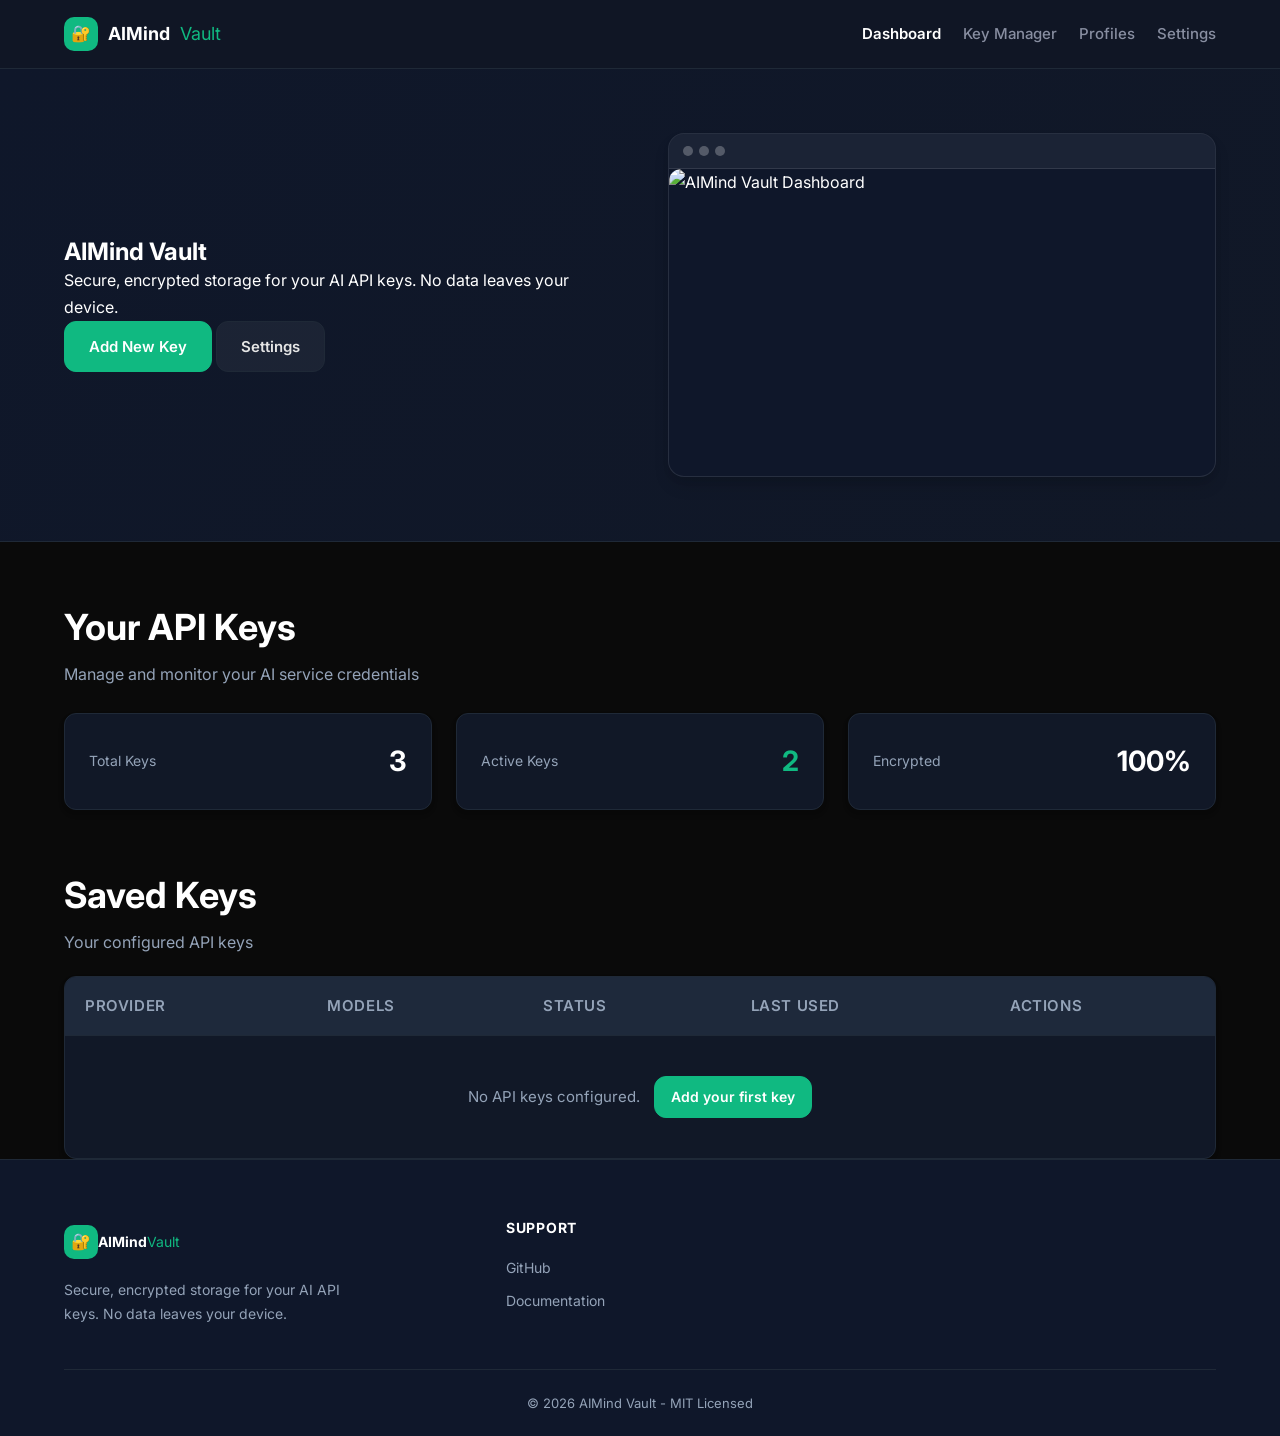
==== index.html @ 46173f12 "Initial commit: AIMind Vault project structure with dashboard, CSS, and JavaScript" ====
<!DOCTYPE html>
<html lang="en">
<head>
  <meta charset="UTF-8">
  <meta name="viewport" content="width=device-width, initial-scale=1.0">
  <title>AIMind Vault — AI API Key Manager</title>
  <meta name="description" content="Secure dashboard for managing your AI API keys across OpenAI, Anthropic, Google, DeepSeek and more.">
  <link rel="preconnect" href="https://fonts.googleapis.com">
  <link rel="preconnect" href="https://fonts.gstatic.com" crossorigin>
  <link href="https://fonts.googleapis.com/css2?family=Inter:wght@400;500;600;700;800&display=swap" rel="stylesheet">
  <link rel="stylesheet" href="assets/css/style.css">
  <link rel="icon" href="data:image/svg+xml,%3Csvg xmlns='http://www.w3.org/2000/svg' viewBox='0 0 100 100'%3E%3Ctext y='0.8em' font-size='90'%3E🔐%3C/text%3E%3C/svg%3E">
  <script type="application/ld+json">
  {"@context":"https://schema.org","@type":"WebApplication","name":"AIMind Vault","description":"Secure dashboard for managing your AI API keys","applicationCategory":"DeveloperApplication","operatingSystem":"Web","offers":{"@type":"Offer","price":"0","priceCurrency":"USD"}}
  </script>
</head>
<body>
  <header class="site-header">
    <div class="wrap header-inner">
      <a class="logo" href="index.html"><span class="logo-mark">🔐</span><span class="logo-text">AIMind</span><span class="logo-text2">Vault</span></a>
      <nav class="nav" aria-label="Main">
        <a href="index.html" class="active">Dashboard</a>
        <a href="key-manager.html">Key Manager</a>
        <a href="profile.html">Profiles</a>
        <a href="settings.html">Settings</a>
      </nav>
      <button class="nav-toggle" aria-label="Menu" aria-expanded="false"><span></span><span></span><span></span></button>
    </div>
  </header>

  <main>
    <section class="t-hero" style="--acc:#10b981">
      <div class="wrap">
        <div class="t-hero-grid">
          <div class="t-hero-info">
            <h1>AIMind Vault</h1>
            <p class="t-hero-desc">Secure, encrypted storage for your AI API keys. No data leaves your device.</p>
            <div class="t-hero-actions">
              <a class="btn btn-primary" href="key-manager.html">Add New Key</a>
              <a class="btn btn-ghost" href="settings.html">Settings</a>
            </div>
          </div>
          <div class="t-hero-card">
            <div class="mock-browser"><span></span><span></span><span></span></div>
            <img class="hero-shot" src="https://uiuxlabz.github.io/admin-dashboard-html-template/screenshot.png" alt="AIMind Vault Dashboard" loading="lazy" width="800" height="450">
          </div>
        </div>
      </div>
    </section>

    <section class="wrap">
      <div class="section-head"><h2>Your API Keys</h2><p>Manage and monitor your AI service credentials</p></div>
      <div class="kpi-grid">
        <div class="kpi-card">
          <div class="kpi-header">
            <span class="kpi-label">Total Keys</span>
            <span class="kpi-value" id="total-keys">3</span>
          </div>
        </div>
        <div class="kpi-card">
          <div class="kpi-header">
            <span class="kpi-label">Active Keys</span>
            <span class="kpi-value success">2</span>
          </div>
        </div>
        <div class="kpi-card">
          <div class="kpi-header">
            <span class="kpi-label">Encrypted</span>
            <span class="kpi-value">100%</span>
          </div>
        </div>
      </div>
    </section>

    <section class="wrap">
      <div class="section-head"><h2>Saved Keys</h2><p>Your configured API keys</p></div>
      <div class="table-scroll">
        <table class="key-table">
          <thead>
            <tr>
              <th>Provider</th>
              <th>Models</th>
              <th>Status</th>
              <th>Last Used</th>
              <th>Actions</th>
            </tr>
          </thead>
          <tbody id="keys-table-body">
            <tr>
              <td><img src="assets/img/openai.svg" alt="OpenAI" class="provider-icon"> OpenAI</td>
              <td>gpt-4, gpt-3.5-turbo</td>
              <td><span class="status status-active">Active</span></td>
              <td>2 hours ago</td>
              <td><a href="#" class="btn btn-sm btn-ghost">Copy Config</a> <a href="#" class="btn btn-sm btn-outline">Edit</a></td>
            </tr>
            <tr>
              <td><img src="assets/img/deepseek.svg" alt="DeepSeek" class="provider-icon"> DeepSeek</td>
              <td>deepseek-chat, deepseek-coder</td>
              <td><span class="status status-active">Active</span></td>
              <td>1 day ago</td>
              <td><a href="#" class="btn btn-sm btn-ghost">Copy Config</a> <a href="#" class="btn btn-sm btn-outline">Edit</a></td>
            </tr>
            <tr>
              <td><img src="assets/img/anthropic.svg" alt="Anthropic" class="provider-icon"> Anthropic</td>
              <td>claude-3-opus</td>
              <td><span class="status status-restricted">Restricted</span></td>
              <td>3 days ago</td>
              <td><a href="#" class="btn btn-sm btn-ghost">Copy Config</a> <a href="#" class="btn btn-sm btn-outline">Edit</a></td>
            </tr>
          </tbody>
        </table>
      </div>
    </section>
  </main>

  <footer class="site-footer">
    <div class="wrap">
      <div class="footer-grid">
        <div class="footer-brand">
          <a class="logo" href="index.html"><span class="logo-mark">🔐</span><span class="logo-text">AIMind</span><span class="logo-text2">Vault</span></a>
          <p>Secure, encrypted storage for your AI API keys. No data leaves your device.</p>
        </div>
        <div>
          <h3>Support</h3>
          <a href="https://github.com/mohsen-niksirat/AIMind-Vault" target="_blank">GitHub</a>
          <a href="https://github.com/mohsen-niksirat/AIMind-Vault#readme">Documentation</a>
        </div>
      </div>
      <div class="footer-bottom">
        <p>© <span data-year></span> AIMind Vault - MIT Licensed</p>
      </div>
    </div>
  </footer>

  <script src="assets/js/vault.js"></script>
</body>
</html>
---- assets/css/style.css ----
:root{
  --bg:#0a0a0a; --surface:#111827; --ink:#e5e5e5; --muted:#888ea1; --line:#1f2937;
  --brand:#10b981; --brand-2:#059669; --brand-ink:#047857;
  --radius:12px; --shadow:0 4px 6px rgba(0,0,0,.1),0 2px 4px rgba(0,0,0,.06);
  --shadow-lg:0 10px 15px rgba(0,0,0,.1),0 4px 6px rgba(0,0,0,.05);
  --font-body:'Inter',system-ui,-apple-system,Segoe UI,Roboto,sans-serif;
  --font-display:'Inter',system-ui,-apple-system,Segoe UI,Roboto,sans-serif;
}
*{box-sizing:border-box;margin:0;padding:0}
html{scroll-behavior:smooth}
body{font-family:var(--font-body);background:var(--bg);color:var(--ink);line-height:1.7;-webkit-font-smoothing:antialiased}
a{color:inherit;text-decoration:none}
img{max-width:100%;display:block}
.wrap{max-width:1200px;margin:0 auto;padding:0 24px}
.sr-only{position:absolute;width:1px;height:1px;overflow:hidden;clip:rect(0 0 0 0);white-space:nowrap}
h1,h2,h3,h4{font-family:var(--font-display);line-height:1.2}
.grad{background:linear-gradient(120deg,var(--brand),var(--brand-2));-webkit-background-clip:text;background-clip:text;color:transparent}

/* header */
.site-header{position:sticky;top:0;z-index:50;background:rgba(17,24,39,.95);backdrop-filter:blur(10px);border-bottom:1px solid var(--line)}
.header-inner{display:flex;align-items:center;gap:28px;height:68px}
.logo{display:flex;align-items:center;gap:10px;font-weight:700;font-family:var(--font-display);font-size:18px;color:#fff}
.logo-mark{display:inline-grid;place-items:center;width:34px;height:34px;border-radius:10px;background:var(--brand);color:#fff;font-size:16px;font-weight:700}
.logo-text{color:#fff}
.logo-text2{font-weight:400;color:var(--brand)}
.nav{display:flex;gap:22px;margin-left:auto;font-weight:500;font-size:15px;color:var(--muted)}
.nav a:hover{color:#fff}
.nav a.active{color:#fff;font-weight:600}
.header-cta{opacity:0;transition:.3s}
.btn{display:inline-flex;align-items:center;justify-content:center;gap:8px;font-weight:600;font-size:15px;padding:12px 24px;border-radius:12px;border:1px solid transparent;cursor:pointer;transition:.22s;white-space:nowrap}
.btn-primary{background:var(--brand);color:#fff;border-color:var(--brand)}
.btn-primary:hover{background:var(--brand-2);transform:translateY(-2px)}
.btn-ghost{background:rgba(255,255,255,.05);border-color:var(--line);color:var(--ink)}
.btn-ghost:hover{background:rgba(255,255,255,.1);border-color:var(--brand)}
.btn-sm{padding:8px 16px;font-size:14px}
.btn-outline{background:transparent;border-color:var(--line);color:var(--ink)}
.btn-outline:hover{background:var(--surface);border-color:var(--line)}
.btn-block{width:100%}
.nav-toggle{display:none;background:none;border:0;flex-direction:column;gap:5px;padding:8px;cursor:pointer}
.nav-toggle span{width:22px;height:2px;background:var(--ink);border-radius:2px;transition:.25s}
.nav-toggle[aria-expanded="true"] span:nth-child(1){transform:translateY(7px) rotate(45deg)}
.nav-toggle[aria-expanded="true"] span:nth-child(2){opacity:0}
.nav-toggle[aria-expanded="true"] span:nth-child(3){transform:translateY(-7px) rotate(-45deg)}

/* hero */
.t-hero{background:linear-gradient(135deg,#0f172a,#111827);color:#fff;padding:64px 0;border-bottom:1px solid var(--line)}
.hero-kicker{font-size:14px;font-weight:600;letter-spacing:.08em;text-transform:uppercase;color:var(--brand);margin-bottom:16px}
.hero h1{font-size:clamp(28px,4vw,42px);max-width:700px;margin-bottom:20px}
.hero-sub{color:#cbd5e1;font-size:18px;max-width:600px;margin-bottom:30px}
.hero-actions{display:flex;gap:14px;margin-top:28px;flex-wrap:wrap}
.t-hero-grid{display:grid;grid-template-columns:1fr 1fr;gap:56px;align-items:center}
.t-hero-card{background:#0f172a;border:1px solid rgba(255,255,255,.1);border-radius:16px;box-shadow:var(--shadow-lg);overflow:hidden}
.mock-browser{display:flex;gap:6px;padding:12px 14px;background:rgba(255,255,255,.05);border-bottom:1px solid rgba(255,255,255,.1)}
.mock-browser span{width:10px;height:10px;border-radius:50%;background:rgba(255,255,255,.25)}
.hero-shot{width:100%;height:auto;object-fit:cover;border-radius:12px}

/* sections */
.section-head{margin:64px 0 16px}
.section-head h2{font-size:clamp(24px,3vw,36px);color:#fff;margin-bottom:12px}
.section-head p{color:#94a3b8;max-width:700px}

/* KPI Grid */
.kpi-grid{display:grid;grid-template-columns:repeat(auto-fit,minmax(240px,1fr));gap:24px;margin-top:24px}
.kpi-card{background:var(--surface);border:1px solid var(--line);border-radius:var(--radius);padding:24px;box-shadow:var(--shadow);transition:.2s}
.kpi-card:hover{transform:translateY(-4px);box-shadow:var(--shadow-lg)}
.kpi-header{display:flex;justify-content:space-between;align-items:center}
.kpi-label{color:#94a3b8;font-size:14px}
.kpi-value{font-family:var(--font-display);font-size:28px;font-weight:700;color:#fff}
.kpi-value.success{color:var(--brand)}

/* Key Table */
.table-scroll{overflow-x:auto;margin-top:20px;background:var(--surface);border:1px solid var(--line);border-radius:var(--radius);box-shadow:var(--shadow)}
.key-table{width:100%;border-collapse:collapse;min-width:600px}
.key-table th,.key-table td{padding:16px 20px;text-align:left;border-bottom:1px solid var(--line);font-size:15px}
.key-table th{background:#1e293b;font-weight:600;color:#94a3b8;text-transform:uppercase;letter-spacing:.04em}
.key-table tr:last-child td{border-bottom:0}
.key-table td{color:#e5e5e5}
.provider-icon{width:24px;height:24px;border-radius:50%;margin-right:12px;vertical-align:middle}

/* Status badges */
.status{display:inline-block;padding:6px 14px;border-radius:999px;font-size:13px;font-weight:600}
.status-active{background:rgba(16,185,129,.15);color:var(--brand);border:1px solid var(--brand)}
.status-restricted{background:rgba(239,68,68,.15);color:#ef4444;border:1px solid #ef4444}

/* Key Manager Form */
.form-section{max-width:800px;margin:0 auto}
.form-group{margin-bottom:24px}
.form-group label{display:block;font-weight:600;margin-bottom:8px;color:#fff;font-size:15px}
.form-group input,.form-group select{width:100%;padding:14px 16px;border-radius:12px;border:1px solid var(--line);background:var(--surface);color:#e5e5e5;font-size:16px}
.form-group input:focus{outline:none;border-color:var(--brand);background:#fff}
.form-group input::placeholder{color:#94a3b8}
.btn-secondary{background:transparent;border-color:var(--line);color:var(--ink)}
.btn-secondary:hover{background:var(--surface);border-color:var(--line)}

/* Footer */
.site-footer{background:#0f172a;color:#94a3b8;padding:60px 0 0;margin-top:0;border-top:1px solid var(--line)}
.footer-grid{display:grid;grid-template-columns:1.2fr 1fr 1fr;gap:40px;padding-bottom:44px}
.footer-brand .logo{color:#fff;margin-bottom:14px}
.footer-brand p{font-size:14px;max-width:300px;color:#94a3b8}
.site-footer h3{color:#fff;font-size:14px;margin-bottom:14px;text-transform:uppercase;letter-spacing:.05em}
.site-footer a{display:block;font-size:14px;padding:5px 0;color:#94a3b8}
.site-footer a:hover{color:#fff}
.footer-bottom{border-top:1px solid #1f2937;padding:22px 0;text-align:center;font-size:13px}

/* Mobile */
@media(max-width:900px){
  .nav{display:none}
  .nav.open{display:flex;flex-direction:column;position:absolute;top:68px;left:0;right:0;background:#111827;border-bottom:1px solid var(--line);padding:18px 24px;gap:16px;box-shadow:var(--shadow-lg)}
  .nav-toggle{display:flex}
  .header-cta{opacity:1}
  .t-hero-grid{grid-template-columns:1fr}
  .two-col{grid-template-columns:1fr}
  .side-card{position:static}
  .footer-grid{grid-template-columns:1fr 1fr}
  .hero-stats{gap:24px}
}
@media(max-width:560px){
  .footer-grid{grid-template-columns:1fr}
  .t-grid{grid-template-columns:1fr}
}
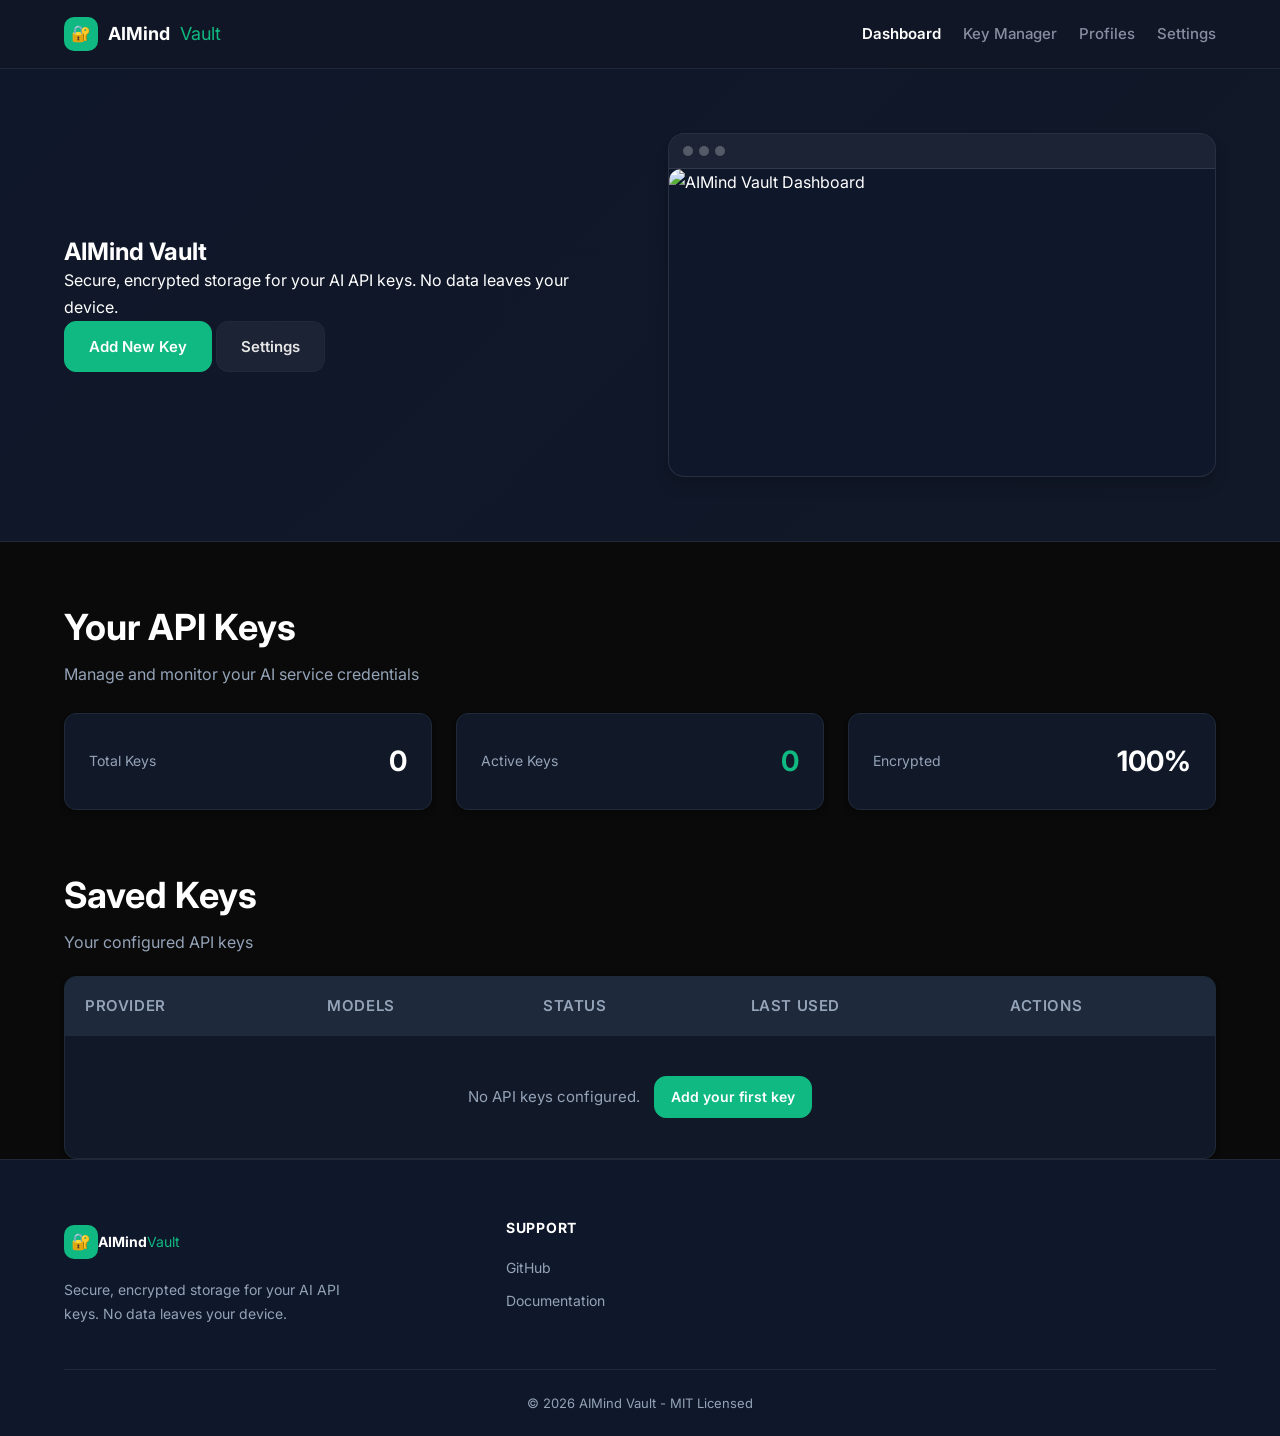
==== commit 0127563a: "Fix: wire up custom+free providers into key-manager dropdown, add GitHub Pages workflow, bilingual R" ====
--- a/index.html
+++ b/index.html
@@ -87,25 +87,9 @@
           </thead>
           <tbody id="keys-table-body">
             <tr>
-              <td><img src="assets/img/openai.svg" alt="OpenAI" class="provider-icon"> OpenAI</td>
-              <td>gpt-4, gpt-3.5-turbo</td>
-              <td><span class="status status-active">Active</span></td>
-              <td>2 hours ago</td>
-              <td><a href="#" class="btn btn-sm btn-ghost">Copy Config</a> <a href="#" class="btn btn-sm btn-outline">Edit</a></td>
-            </tr>
-            <tr>
-              <td><img src="assets/img/deepseek.svg" alt="DeepSeek" class="provider-icon"> DeepSeek</td>
-              <td>deepseek-chat, deepseek-coder</td>
-              <td><span class="status status-active">Active</span></td>
-              <td>1 day ago</td>
-              <td><a href="#" class="btn btn-sm btn-ghost">Copy Config</a> <a href="#" class="btn btn-sm btn-outline">Edit</a></td>
-            </tr>
-            <tr>
-              <td><img src="assets/img/anthropic.svg" alt="Anthropic" class="provider-icon"> Anthropic</td>
-              <td>claude-3-opus</td>
-              <td><span class="status status-restricted">Restricted</span></td>
-              <td>3 days ago</td>
-              <td><a href="#" class="btn btn-sm btn-ghost">Copy Config</a> <a href="#" class="btn btn-sm btn-outline">Edit</a></td>
+              <td colspan="5" style="text-align:center;padding:40px;color:#94a3b8">
+                Loading keys...
+              </td>
             </tr>
           </tbody>
         </table>
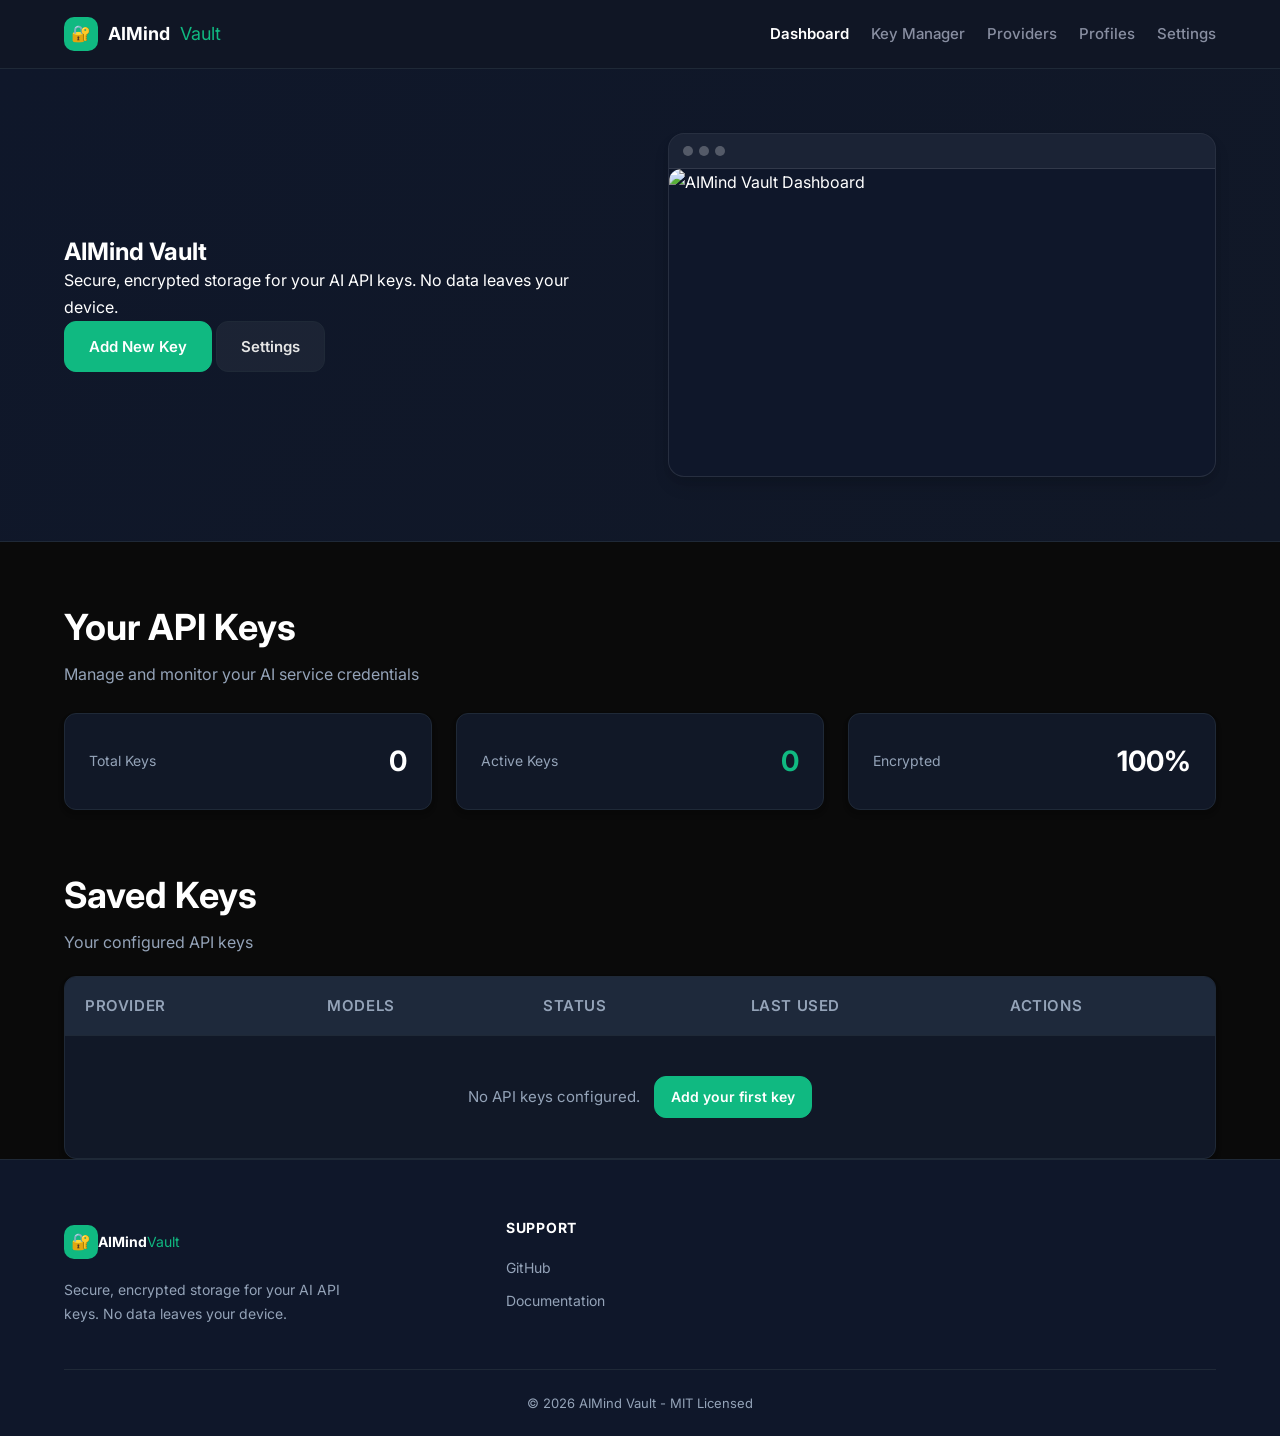
==== commit 41b88978: "Add Providers tab to navigation on all pages" ====
--- a/index.html
+++ b/index.html
@@ -21,6 +21,7 @@
       <nav class="nav" aria-label="Main">
         <a href="index.html" class="active">Dashboard</a>
         <a href="key-manager.html">Key Manager</a>
+        <a href="providers.html">Providers</a>
         <a href="profile.html">Profiles</a>
         <a href="settings.html">Settings</a>
       </nav>
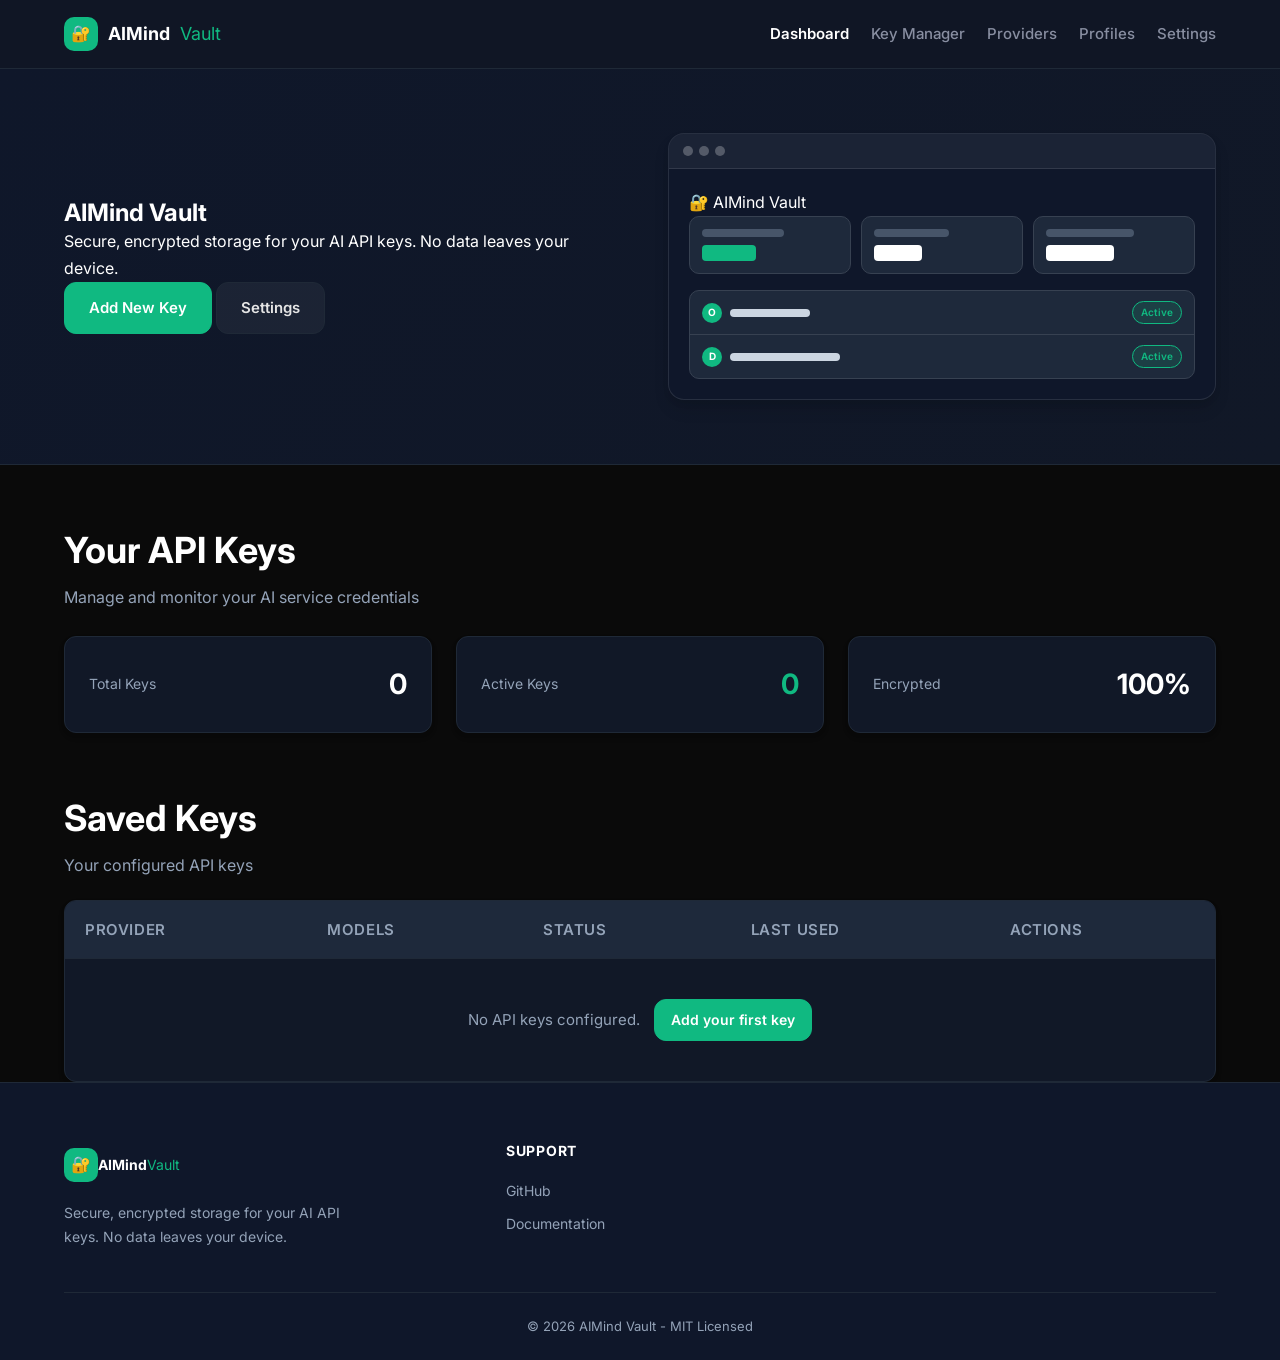
==== commit 30382313: "Replace fake template screenshots with in-app CSS mockups that match the real UI" ====
--- a/index.html
+++ b/index.html
@@ -43,7 +43,35 @@
           </div>
           <div class="t-hero-card">
             <div class="mock-browser"><span></span><span></span><span></span></div>
-            <img class="hero-shot" src="https://uiuxlabz.github.io/admin-dashboard-html-template/screenshot.png" alt="AIMind Vault Dashboard" loading="lazy" width="800" height="450">
+            <div class="mock-body" style="padding:20px">
+              <div class="mock-brand">🔐 AIMind Vault</div>
+              <div style="display:grid;grid-template-columns:repeat(3,1fr);gap:10px;margin-bottom:16px">
+                <div style="background:#1e293b;border:1px solid #374151;border-radius:10px;padding:12px">
+                  <div style="height:8px;width:60%;background:#475569;border-radius:4px;margin-bottom:8px"></div>
+                  <div style="height:16px;width:40%;background:#10b981;border-radius:4px"></div>
+                </div>
+                <div style="background:#1e293b;border:1px solid #374151;border-radius:10px;padding:12px">
+                  <div style="height:8px;width:55%;background:#475569;border-radius:4px;margin-bottom:8px"></div>
+                  <div style="height:16px;width:35%;background:#fff;border-radius:4px"></div>
+                </div>
+                <div style="background:#1e293b;border:1px solid #374151;border-radius:10px;padding:12px">
+                  <div style="height:8px;width:65%;background:#475569;border-radius:4px;margin-bottom:8px"></div>
+                  <div style="height:16px;width:50%;background:#fff;border-radius:4px"></div>
+                </div>
+              </div>
+              <div style="background:#1e293b;border:1px solid #374151;border-radius:10px;overflow:hidden">
+                <div style="display:flex;align-items:center;gap:8px;padding:10px 12px;border-bottom:1px solid #374151">
+                  <span style="width:20px;height:20px;border-radius:50%;background:#10b981;display:inline-grid;place-items:center;color:#fff;font-size:10px;font-weight:700">O</span>
+                  <span style="height:8px;width:80px;background:#cbd5e1;border-radius:4px"></span>
+                  <span style="margin-left:auto;background:rgba(16,185,129,.15);color:#10b981;border:1px solid #10b981;border-radius:999px;padding:2px 8px;font-size:10px;font-weight:600">Active</span>
+                </div>
+                <div style="display:flex;align-items:center;gap:8px;padding:10px 12px">
+                  <span style="width:20px;height:20px;border-radius:50%;background:#10b981;display:inline-grid;place-items:center;color:#fff;font-size:10px;font-weight:700">D</span>
+                  <span style="height:8px;width:110px;background:#cbd5e1;border-radius:4px"></span>
+                  <span style="margin-left:auto;background:rgba(16,185,129,.15);color:#10b981;border:1px solid #10b981;border-radius:999px;padding:2px 8px;font-size:10px;font-weight:600">Active</span>
+                </div>
+              </div>
+            </div>
           </div>
         </div>
       </div>
--- a/assets/css/style.css
+++ b/assets/css/style.css
@@ -86,9 +86,21 @@
 .form-section{max-width:800px;margin:0 auto}
 .form-group{margin-bottom:24px}
 .form-group label{display:block;font-weight:600;margin-bottom:8px;color:#fff;font-size:15px}
-.form-group input,.form-group select{width:100%;padding:14px 16px;border-radius:12px;border:1px solid var(--line);background:var(--surface);color:#e5e5e5;font-size:16px}
-.form-group input:focus{outline:none;border-color:var(--brand);background:#fff}
-.form-group input::placeholder{color:#94a3b8}
+.form-group input,.form-group select,.form-group textarea{
+  width:100%;padding:14px 16px;border-radius:12px;
+  border:1px solid #4b5563;             /* visible border, not the near-invisible --line */
+  background:#1e293b;                    /* distinctly lighter than the #0f172a card behind it */
+  color:#f3f4f6;                         /* high contrast text */
+  font-size:16px;transition:border-color .15s,box-shadow .15s;
+}
+.form-group input::placeholder{color:#9ca3af}
+.form-group input:focus,.form-group select:focus,.form-group textarea:focus{
+  outline:none;border-color:var(--brand);
+  box-shadow:0 0 0 3px rgba(16,185,129,.25);   /* focus ring instead of a white flash */
+  background:#1e293b;                    /* stays dark — text stays visible */
+}
+/* checkbox + radio keep native look but readable */
+.form-group input[type="checkbox"],.form-group input[type="radio"]{width:auto;accent-color:var(--brand)}
 .btn-secondary{background:transparent;border-color:var(--line);color:var(--ink)}
 .btn-secondary:hover{background:var(--surface);border-color:var(--line)}
 
